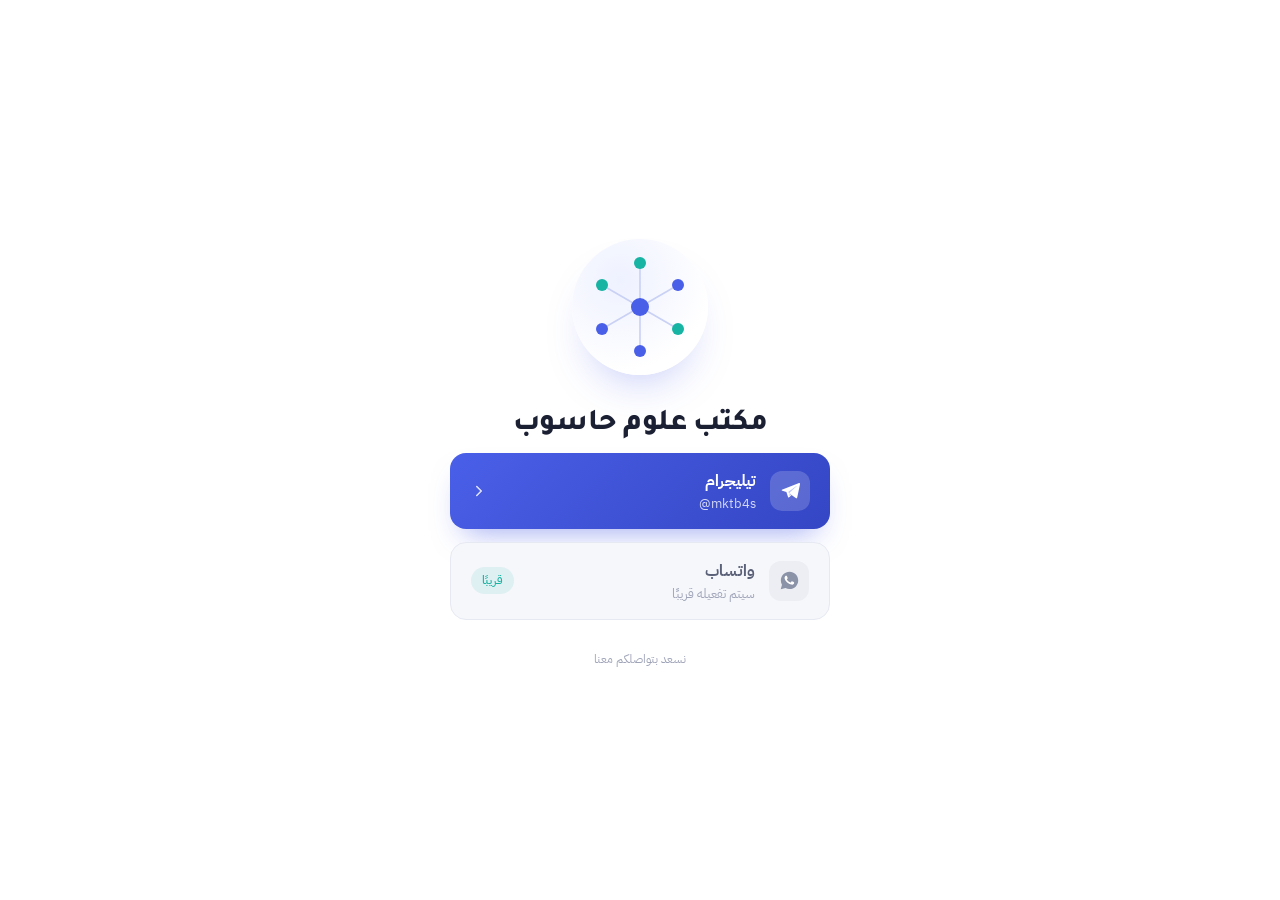
==== mktb4s.html @ 3e50ab23 "Create mktb4s.html" ====
<!DOCTYPE html>
<html lang="ar" dir="rtl">
<head>
<meta charset="UTF-8">
<meta name="viewport" content="width=device-width, initial-scale=1, viewport-fit=cover">
<title>مكتب علوم حاسوب</title>
<link rel="preconnect" href="https://fonts.googleapis.com">
<link rel="preconnect" href="https://fonts.gstatic.com" crossorigin>
<link href="https://fonts.googleapis.com/css2?family=Tajawal:wght@400;500;700;800&family=IBM+Plex+Sans+Arabic:wght@400;500&display=swap" rel="stylesheet">
<style>
  :root{
    --bg: #FFFFFF;
    --panel: #F6F7FB;
    --line: #E7E9F2;
    --ink: #1C2033;
    --ink-soft: #5B6178;
    --ink-faint: #9FA4B8;
    --indigo: #4A5FE8;
    --indigo-deep: #3446C4;
    --teal: #17B3A3;
    --wa-ink: #6B7280;
    --font-display: 'Tajawal', system-ui, sans-serif;
    --font-body: 'IBM Plex Sans Arabic', system-ui, sans-serif;
    padding-top: env(safe-area-inset-top, 0px);
    padding-bottom: env(safe-area-inset-bottom, 0px);
    box-sizing: border-box;
  }
  *{ box-sizing: border-box; }
  html{ height: 100%; scroll-padding-top: env(safe-area-inset-top, 0px); }

  body{
    height: 100%;
    margin: 0;
    background: var(--bg);
    color: var(--ink);
    font-family: var(--font-body);
    display: flex;
    align-items: center;
    justify-content: center;
    padding: 36px 22px;
  }

  .stage{
    width: 100%;
    max-width: 380px;
    text-align: center;
  }

  /* ---- Hero mark: node graph ---- */
  .mark-wrap{
    position: relative;
    width: 148px;
    height: 148px;
    margin: 0 auto 26px;
  }

  .mark-glow{
    position: absolute;
    inset: 6px;
    border-radius: 50%;
    background: radial-gradient(circle at 35% 30%, #EEF1FF, #FFFFFF 70%);
    box-shadow: 0 24px 44px -20px rgba(74,95,232,0.35);
  }

  .mark-wrap svg{
    position: relative;
    width: 100%;
    height: 100%;
  }

  @media (prefers-reduced-motion: no-preference){
    .node{ animation: pulse 3.2s ease-in-out infinite; }
    .node.n2{ animation-delay: .4s; }
    .node.n3{ animation-delay: .8s; }
    .node.n4{ animation-delay: 1.2s; }
    .node.n5{ animation-delay: 1.6s; }
    @keyframes pulse{
      0%, 100%{ opacity: 1; }
      50%{ opacity: .55; }
    }
  }

  h1{
    margin: 0 0 10px;
    font-family: var(--font-display);
    font-weight: 800;
    font-size: 30px;
    letter-spacing: -0.01em;
    color: var(--ink);
  }

  .tagline{
    margin: 0 auto 30px;
    max-width: 280px;
    font-size: 14.5px;
    line-height: 1.85;
    color: var(--ink-soft);
  }

  .actions{
    display: flex;
    flex-direction: column;
    gap: 13px;
  }

  .action{
    position: relative;
    display: flex;
    align-items: center;
    gap: 14px;
    width: 100%;
    padding: 16px 20px;
    border-radius: 16px;
    text-decoration: none;
    font-family: var(--font-body);
    cursor: pointer;
    transition: transform 0.15s ease, box-shadow 0.15s ease;
    -webkit-tap-highlight-color: transparent;
  }

  .action:active{ transform: scale(0.98); }

  .action.telegram{
    background: linear-gradient(135deg, var(--indigo), var(--indigo-deep));
    color: #FFFFFF;
    box-shadow: 0 16px 30px -14px rgba(74,95,232,0.55);
  }
  .action.telegram:hover{ box-shadow: 0 18px 34px -12px rgba(74,95,232,0.6); }

  .action.whatsapp{
    background: var(--panel);
    border: 1px solid var(--line);
    color: var(--ink-soft);
    cursor: default;
  }
  .action.whatsapp:active{ transform: none; }

  .icon-badge{
    flex-shrink: 0;
    width: 40px;
    height: 40px;
    border-radius: 12px;
    display: flex;
    align-items: center;
    justify-content: center;
  }
  .icon-badge.telegram{ background: rgba(255,255,255,0.18); }
  .icon-badge.whatsapp{ background: #ECEEF4; }
  .icon-badge svg{ width: 21px; height: 21px; }

  .action-text{
    display: flex;
    flex-direction: column;
    gap: 2px;
    text-align: right;
  }

  .action-title{ font-size: 15.5px; font-weight: 700; }
  .action.telegram .action-sub{ color: rgba(255,255,255,0.78); }
  .action-sub{ font-size: 12.5px; color: var(--ink-faint); }

  .action-arrow{ margin-inline-start: auto; flex-shrink: 0; color: rgba(255,255,255,0.85); }

  .soon-badge{
    margin-inline-start: auto;
    font-size: 11.5px;
    font-weight: 500;
    color: var(--teal);
    background: rgba(23,179,163,0.1);
    padding: 5px 11px;
    border-radius: 999px;
    flex-shrink: 0;
  }

  footer{
    margin-top: 30px;
    font-size: 12px;
    color: var(--ink-faint);
  }

  a.action:focus-visible, .action.whatsapp:focus-visible{
    outline: 2px solid var(--indigo);
    outline-offset: 3px;
  }
</style>
</head>
<body>

<div class="stage">

  <div class="mark-wrap">
    <div class="mark-glow"></div>
    <svg viewBox="0 0 148 148" fill="none">
      <g stroke="#C9D1F5" stroke-width="1.6">
        <line x1="74" y1="74" x2="74" y2="30"/>
        <line x1="74" y1="74" x2="112" y2="52"/>
        <line x1="74" y1="74" x2="112" y2="96"/>
        <line x1="74" y1="74" x2="74" y2="118"/>
        <line x1="74" y1="74" x2="36" y2="96"/>
        <line x1="74" y1="74" x2="36" y2="52"/>
      </g>
      <circle class="node" cx="74" cy="74" r="9" fill="#4A5FE8"/>
      <circle class="node n2" cx="74" cy="30" r="6" fill="#17B3A3"/>
      <circle class="node n3" cx="112" cy="52" r="6" fill="#4A5FE8"/>
      <circle class="node n4" cx="112" cy="96" r="6" fill="#17B3A3"/>
      <circle class="node n5" cx="74" cy="118" r="6" fill="#4A5FE8"/>
      <circle class="node n2" cx="36" cy="96" r="6" fill="#4A5FE8"/>
      <circle class="node n3" cx="36" cy="52" r="6" fill="#17B3A3"/>
    </svg>
  </div>

  <h1>مكتب علوم حاسوب</h1>
  

  <div class="actions">
    <a class="action telegram" href="https://t.me/mktb4s" target="_blank" rel="noopener noreferrer">
      <span class="icon-badge telegram">
        <svg viewBox="0 0 24 24" fill="none" xmlns="http://www.w3.org/2000/svg">
          <path d="M21.05 3.64 2.87 10.73c-1.24.5-1.23 1.19-.23 1.5l4.66 1.46 1.8 5.54c.22.6.11.84.75.84.5 0 .72-.23 1-.5l2.4-2.34 4.72 3.48c.87.48 1.5.23 1.72-.8l3.12-14.7c.32-1.28-.48-1.86-1.66-1.57Z" fill="#FFFFFF"/>
          <path d="M9.3 13.7 18.4 7c.45-.27.86-.12.52.18l-7.8 7.05-.3 4.15c.34 0 .49-.15.68-.34l1.64-1.6-3.6-2.3Z" fill="#B9C3FA"/>
        </svg>
      </span>
      <span class="action-text">
        <span class="action-title">تيليجرام</span>
        <span class="action-sub">‎@mktb4s</span>
      </span>
      <svg class="action-arrow" width="18" height="18" viewBox="0 0 24 24" fill="none">
        <path d="M9 6l6 6-6 6" stroke="currentColor" stroke-width="2" stroke-linecap="round" stroke-linejoin="round"/>
      </svg>
    </a>

    <div class="action whatsapp" role="button" aria-disabled="true" tabindex="0">
      <span class="icon-badge whatsapp">
        <svg viewBox="0 0 24 24" fill="none" xmlns="http://www.w3.org/2000/svg">
          <path d="M12.04 2C6.58 2 2.13 6.45 2.13 11.91c0 1.75.46 3.39 1.26 4.81L2 22l5.42-1.36a9.86 9.86 0 0 0 4.62 1.15h.01c5.46 0 9.91-4.45 9.91-9.91C21.96 6.45 17.5 2 12.04 2Z" fill="#8B93A8"/>
          <path d="M9.1 7.1c-.2-.45-.4-.46-.6-.47h-.5c-.18 0-.47.07-.71.34-.24.27-.94.92-.94 2.24 0 1.32.96 2.6 1.1 2.78.14.18 1.87 2.98 4.6 4.06 2.28.9 2.74.72 3.24.68.5-.05 1.6-.66 1.83-1.29.23-.63.23-1.17.16-1.29-.07-.11-.25-.18-.53-.32-.28-.14-1.6-.79-1.85-.88-.25-.09-.43-.14-.6.14-.18.27-.7.88-.86 1.06-.16.18-.32.2-.6.07-.28-.14-1.17-.43-2.23-1.38-.83-.74-1.38-1.65-1.55-1.93-.16-.27-.02-.42.12-.56.13-.13.28-.32.42-.48.14-.16.18-.27.28-.46.09-.18.05-.34-.02-.48-.07-.14-.6-1.48-.86-2.03Z" fill="#FFFFFF"/>
        </svg>
      </span>
      <span class="action-text">
        <span class="action-title">واتساب</span>
        <span class="action-sub">سيتم تفعيله قريبًا</span>
      </span>
      <span class="soon-badge">قريبًا</span>
    </div>
  </div>

  <footer>نسعد بتواصلكم معنا</footer>
</div>

</body>
</html>
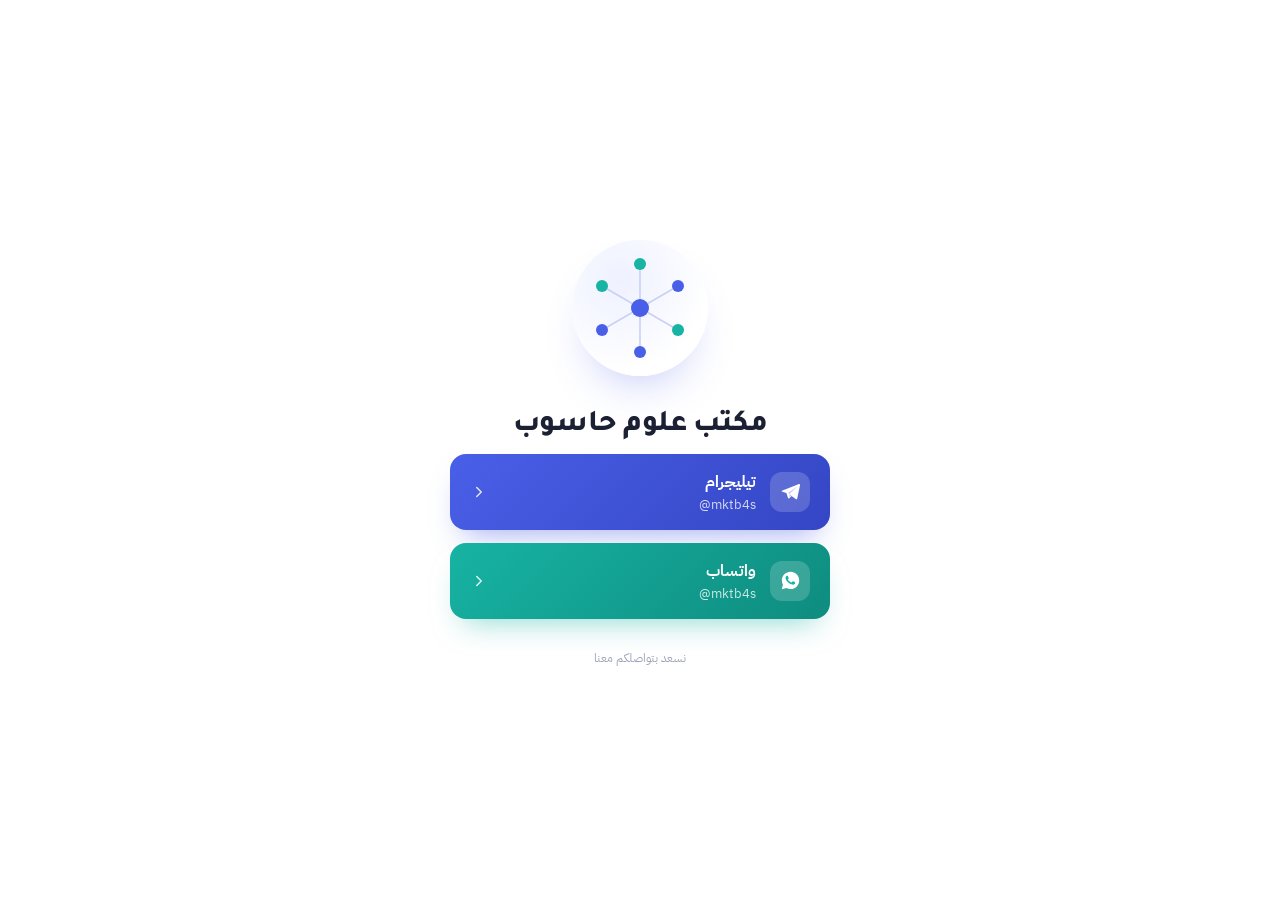
==== commit 8fd6d147: "Update mktb4s.html" ====
--- a/mktb4s.html
+++ b/mktb4s.html
@@ -18,6 +18,7 @@
     --indigo: #4A5FE8;
     --indigo-deep: #3446C4;
     --teal: #17B3A3;
+    --teal-deep: #0E8C7F;
     --wa-ink: #6B7280;
     --font-display: 'Tajawal', system-ui, sans-serif;
     --font-body: 'IBM Plex Sans Arabic', system-ui, sans-serif;
@@ -128,12 +129,12 @@
   .action.telegram:hover{ box-shadow: 0 18px 34px -12px rgba(74,95,232,0.6); }
 
   .action.whatsapp{
-    background: var(--panel);
-    border: 1px solid var(--line);
-    color: var(--ink-soft);
-    cursor: default;
-  }
-  .action.whatsapp:active{ transform: none; }
+    background: linear-gradient(135deg, var(--teal), var(--teal-deep));
+    color: #FFFFFF;
+    box-shadow: 0 16px 30px -14px rgba(23,179,163,0.5);
+    text-decoration: none;
+  }
+  .action.whatsapp:hover{ box-shadow: 0 18px 34px -12px rgba(23,179,163,0.55); }
 
   .icon-badge{
     flex-shrink: 0;
@@ -145,7 +146,7 @@
     justify-content: center;
   }
   .icon-badge.telegram{ background: rgba(255,255,255,0.18); }
-  .icon-badge.whatsapp{ background: #ECEEF4; }
+  .icon-badge.whatsapp{ background: rgba(255,255,255,0.18); }
   .icon-badge svg{ width: 21px; height: 21px; }
 
   .action-text{
@@ -157,20 +158,10 @@
 
   .action-title{ font-size: 15.5px; font-weight: 700; }
   .action.telegram .action-sub{ color: rgba(255,255,255,0.78); }
+  .action.whatsapp .action-sub{ color: rgba(255,255,255,0.78); }
   .action-sub{ font-size: 12.5px; color: var(--ink-faint); }
 
   .action-arrow{ margin-inline-start: auto; flex-shrink: 0; color: rgba(255,255,255,0.85); }
-
-  .soon-badge{
-    margin-inline-start: auto;
-    font-size: 11.5px;
-    font-weight: 500;
-    color: var(--teal);
-    background: rgba(23,179,163,0.1);
-    padding: 5px 11px;
-    border-radius: 999px;
-    flex-shrink: 0;
-  }
 
   footer{
     margin-top: 30px;
@@ -178,7 +169,7 @@
     color: var(--ink-faint);
   }
 
-  a.action:focus-visible, .action.whatsapp:focus-visible{
+  a.action:focus-visible{
     outline: 2px solid var(--indigo);
     outline-offset: 3px;
   }
@@ -210,7 +201,7 @@
   </div>
 
   <h1>مكتب علوم حاسوب</h1>
-  
+
 
   <div class="actions">
     <a class="action telegram" href="https://t.me/mktb4s" target="_blank" rel="noopener noreferrer">
@@ -229,19 +220,21 @@
       </svg>
     </a>
 
-    <div class="action whatsapp" role="button" aria-disabled="true" tabindex="0">
+    <a class="action whatsapp" href="https://wa.me/mktb4s" target="_blank" rel="noopener noreferrer">
       <span class="icon-badge whatsapp">
         <svg viewBox="0 0 24 24" fill="none" xmlns="http://www.w3.org/2000/svg">
-          <path d="M12.04 2C6.58 2 2.13 6.45 2.13 11.91c0 1.75.46 3.39 1.26 4.81L2 22l5.42-1.36a9.86 9.86 0 0 0 4.62 1.15h.01c5.46 0 9.91-4.45 9.91-9.91C21.96 6.45 17.5 2 12.04 2Z" fill="#8B93A8"/>
-          <path d="M9.1 7.1c-.2-.45-.4-.46-.6-.47h-.5c-.18 0-.47.07-.71.34-.24.27-.94.92-.94 2.24 0 1.32.96 2.6 1.1 2.78.14.18 1.87 2.98 4.6 4.06 2.28.9 2.74.72 3.24.68.5-.05 1.6-.66 1.83-1.29.23-.63.23-1.17.16-1.29-.07-.11-.25-.18-.53-.32-.28-.14-1.6-.79-1.85-.88-.25-.09-.43-.14-.6.14-.18.27-.7.88-.86 1.06-.16.18-.32.2-.6.07-.28-.14-1.17-.43-2.23-1.38-.83-.74-1.38-1.65-1.55-1.93-.16-.27-.02-.42.12-.56.13-.13.28-.32.42-.48.14-.16.18-.27.28-.46.09-.18.05-.34-.02-.48-.07-.14-.6-1.48-.86-2.03Z" fill="#FFFFFF"/>
+          <path d="M12.04 2C6.58 2 2.13 6.45 2.13 11.91c0 1.75.46 3.39 1.26 4.81L2 22l5.42-1.36a9.86 9.86 0 0 0 4.62 1.15h.01c5.46 0 9.91-4.45 9.91-9.91C21.96 6.45 17.5 2 12.04 2Z" fill="#FFFFFF"/>
+          <path d="M9.1 7.1c-.2-.45-.4-.46-.6-.47h-.5c-.18 0-.47.07-.71.34-.24.27-.94.92-.94 2.24 0 1.32.96 2.6 1.1 2.78.14.18 1.87 2.98 4.6 4.06 2.28.9 2.74.72 3.24.68.5-.05 1.6-.66 1.83-1.29.23-.63.23-1.17.16-1.29-.07-.11-.25-.18-.53-.32-.28-.14-1.6-.79-1.85-.88-.25-.09-.43-.14-.6.14-.18.27-.7.88-.86 1.06-.16.18-.32.2-.6.07-.28-.14-1.17-.43-2.23-1.38-.83-.74-1.38-1.65-1.55-1.93-.16-.27-.02-.42.12-.56.13-.13.28-.32.42-.48.14-.16.18-.27.28-.46.09-.18.05-.34-.02-.48-.07-.14-.6-1.48-.86-2.03Z" fill="#17B3A3"/>
         </svg>
       </span>
       <span class="action-text">
         <span class="action-title">واتساب</span>
-        <span class="action-sub">سيتم تفعيله قريبًا</span>
-      </span>
-      <span class="soon-badge">قريبًا</span>
-    </div>
+        <span class="action-sub">‎@mktb4s</span>
+      </span>
+      <svg class="action-arrow" width="18" height="18" viewBox="0 0 24 24" fill="none">
+        <path d="M9 6l6 6-6 6" stroke="currentColor" stroke-width="2" stroke-linecap="round" stroke-linejoin="round"/>
+      </svg>
+    </a>
   </div>
 
   <footer>نسعد بتواصلكم معنا</footer>
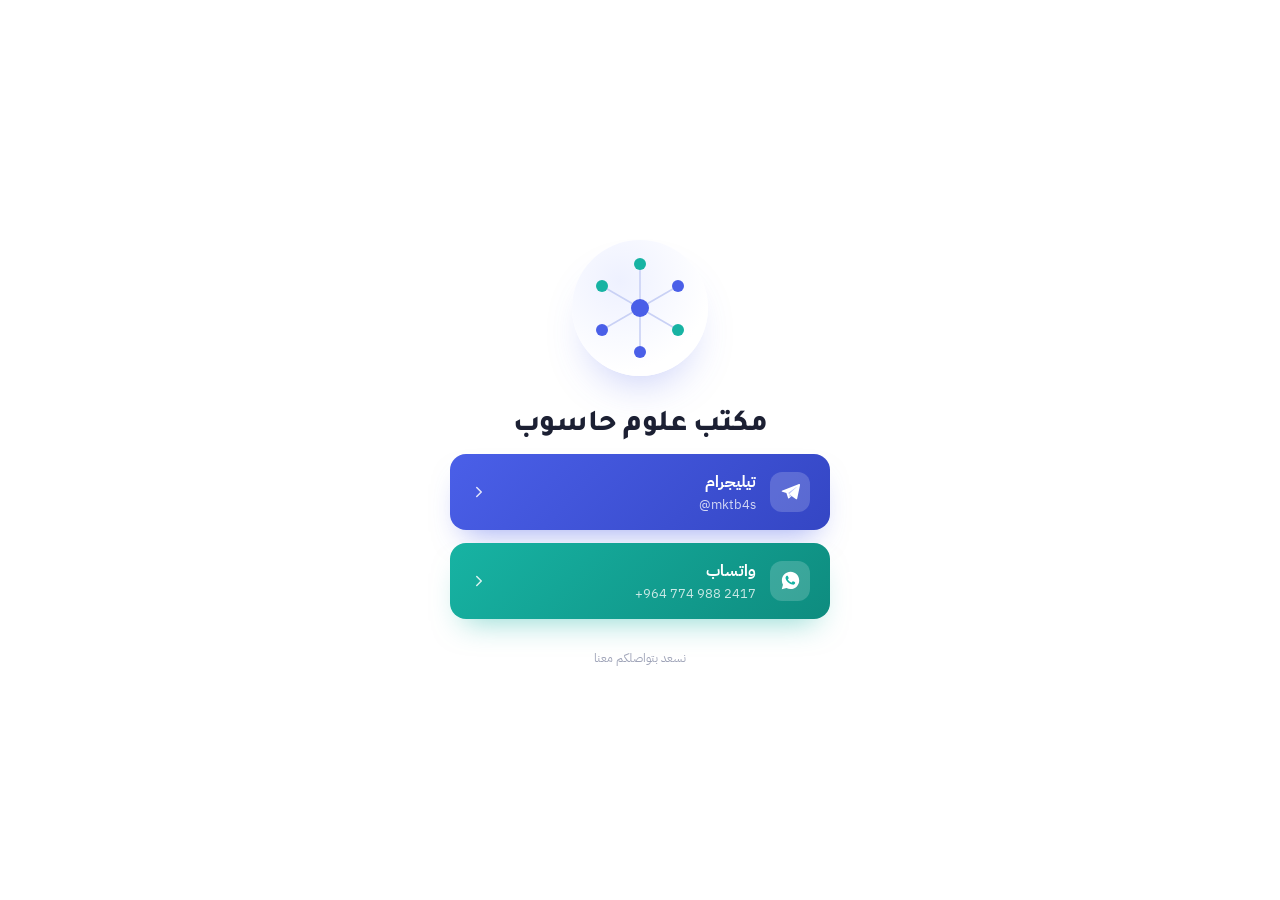
==== commit 58bdd5bd: "Update mktb4s.html" ====
--- a/mktb4s.html
+++ b/mktb4s.html
@@ -220,7 +220,7 @@
       </svg>
     </a>
 
-    <a class="action whatsapp" href="https://wa.me/mktb4s" target="_blank" rel="noopener noreferrer">
+    <a class="action whatsapp" href="https://wa.me/9647749882417" target="_blank" rel="noopener noreferrer">
       <span class="icon-badge whatsapp">
         <svg viewBox="0 0 24 24" fill="none" xmlns="http://www.w3.org/2000/svg">
           <path d="M12.04 2C6.58 2 2.13 6.45 2.13 11.91c0 1.75.46 3.39 1.26 4.81L2 22l5.42-1.36a9.86 9.86 0 0 0 4.62 1.15h.01c5.46 0 9.91-4.45 9.91-9.91C21.96 6.45 17.5 2 12.04 2Z" fill="#FFFFFF"/>
@@ -229,7 +229,7 @@
       </span>
       <span class="action-text">
         <span class="action-title">واتساب</span>
-        <span class="action-sub">‎@mktb4s</span>
+        <span class="action-sub" dir="ltr">+964 774 988 2417</span>
       </span>
       <svg class="action-arrow" width="18" height="18" viewBox="0 0 24 24" fill="none">
         <path d="M9 6l6 6-6 6" stroke="currentColor" stroke-width="2" stroke-linecap="round" stroke-linejoin="round"/>
